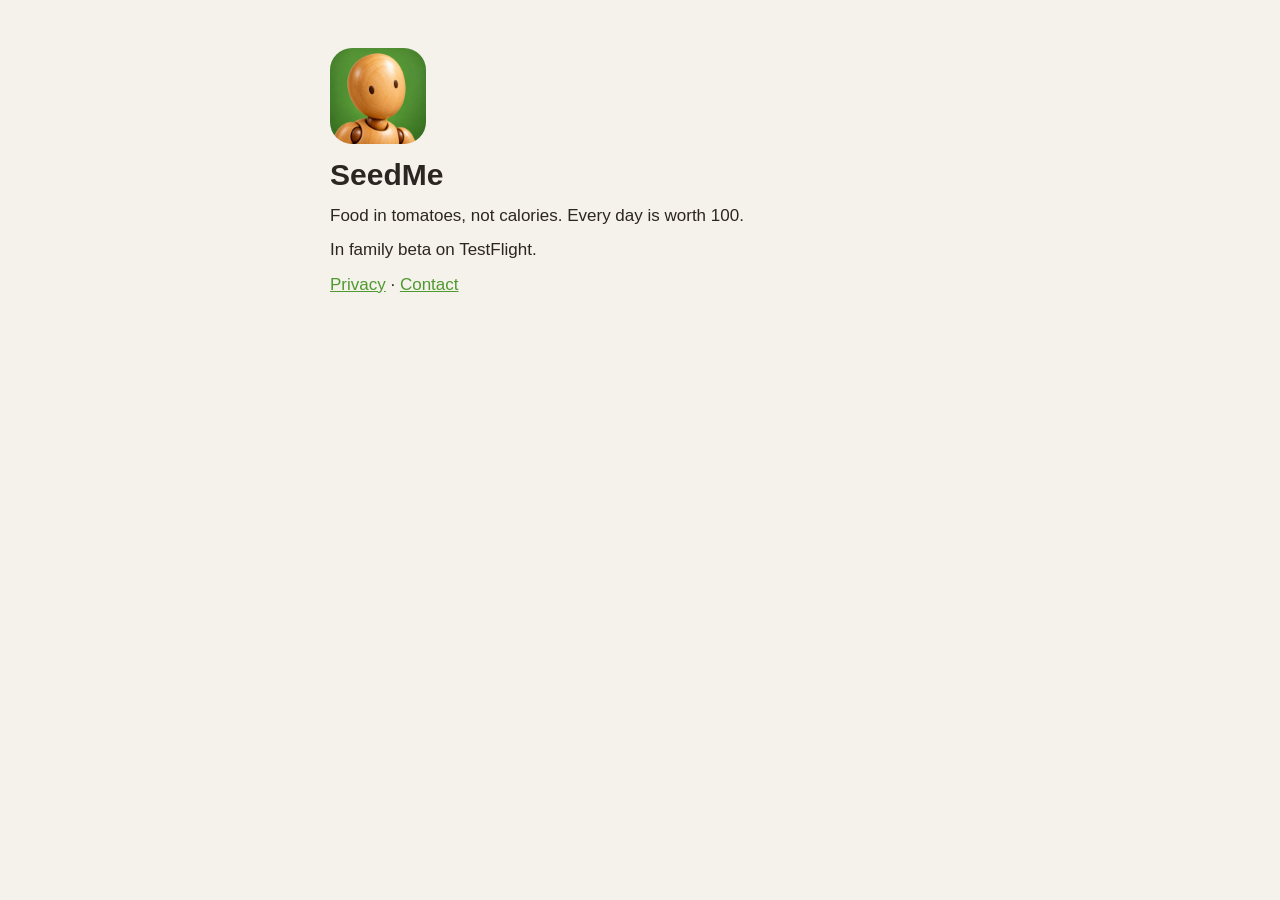
==== index.html @ 63d0760d "seedme.food: home + privacy Co-Authored-By: Claude Opus 5.5 <noreply@anthropic.com>" ====
<!doctype html><html lang="en"><head><meta charset="utf-8"><meta name="viewport" content="width=device-width,initial-scale=1">
<title>SeedMe</title><meta name="description" content="Food in tomatoes, not calories.">
<link rel="icon" href="/icon.png"><link rel="stylesheet" href="/style.css"></head><body><main>
<img src="/icon.png" alt="SeedMe icon">
<h1>SeedMe</h1>
<p>Food in tomatoes, not calories. Every day is worth 100.</p>
<p>In family beta on TestFlight.</p>
<p><a href="/privacy/">Privacy</a> · <a href="mailto:tamimat@gmail.com">Contact</a></p>
</main></body></html>
---- style.css ----
:root{--bg:#F5F1EB;--fg:#2b2622;--mute:#6f665e;--accent:#4f9a2f}
@media (prefers-color-scheme:dark){:root{--bg:#0e1117;--fg:#ece6de;--mute:#9a938b;--accent:#7cc35a}}
body{margin:0;background:var(--bg);color:var(--fg);font:17px/1.55 -apple-system,BlinkMacSystemFont,"Segoe UI",sans-serif}
main{max-width:620px;margin:0 auto;padding:48px 16px 64px}
h1{font-size:30px;margin:0 0 4px}h2{font-size:18px;margin:28px 0 6px}
p,li{margin:0 0 8px}ul{padding-left:20px}.mute{color:var(--mute);font-size:14px}
a{color:var(--accent)}img{width:96px;height:96px;border-radius:22px}
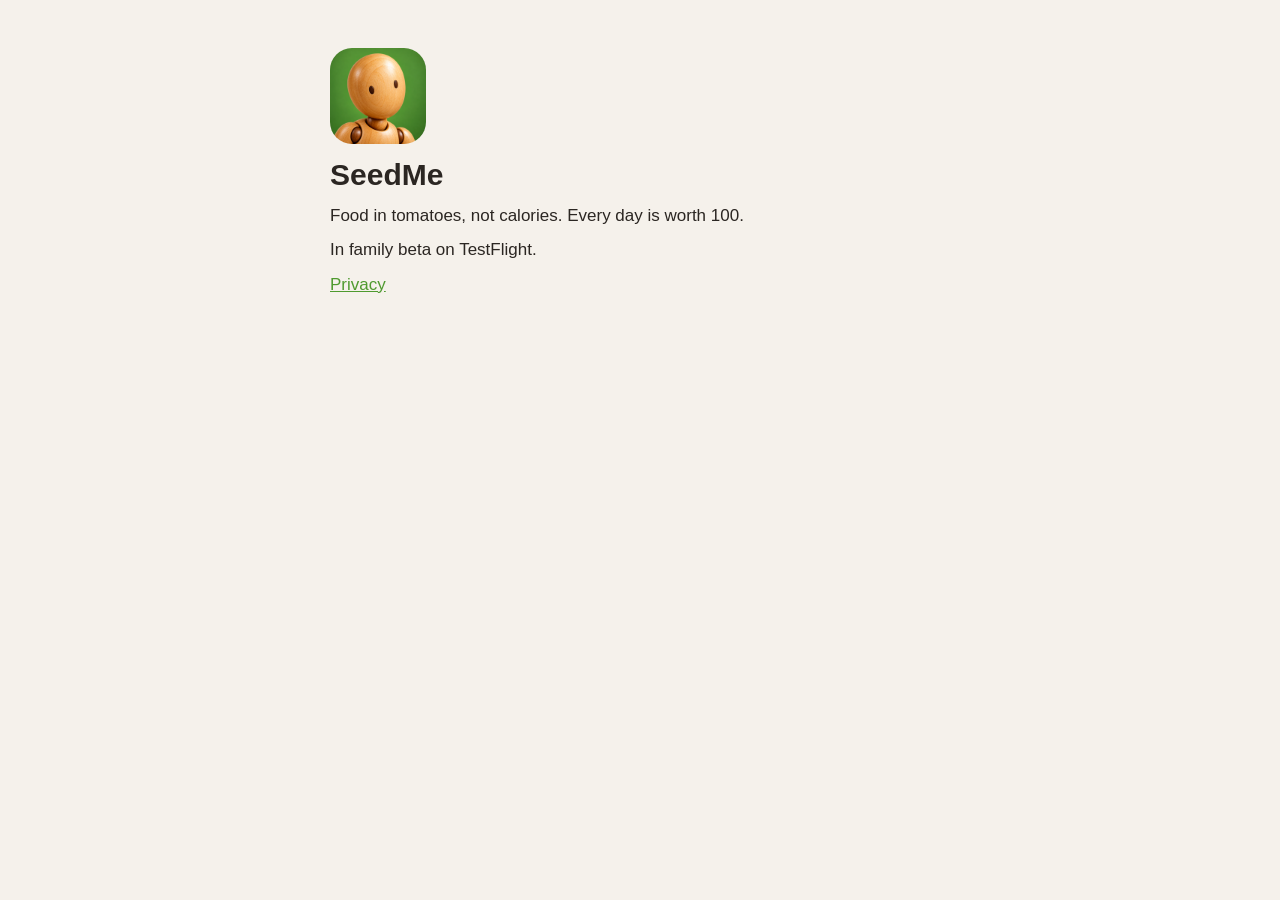
==== commit 766762ce: "Remove personal email from the site Co-Authored-By: Claude Opus 5.5 <noreply@anthropic.com>" ====
--- a/index.html
+++ b/index.html
@@ -5,5 +5,5 @@
 <h1>SeedMe</h1>
 <p>Food in tomatoes, not calories. Every day is worth 100.</p>
 <p>In family beta on TestFlight.</p>
-<p><a href="/privacy/">Privacy</a> · <a href="mailto:tamimat@gmail.com">Contact</a></p>
+<p><a href="/privacy/">Privacy</a></p>
 </main></body></html>
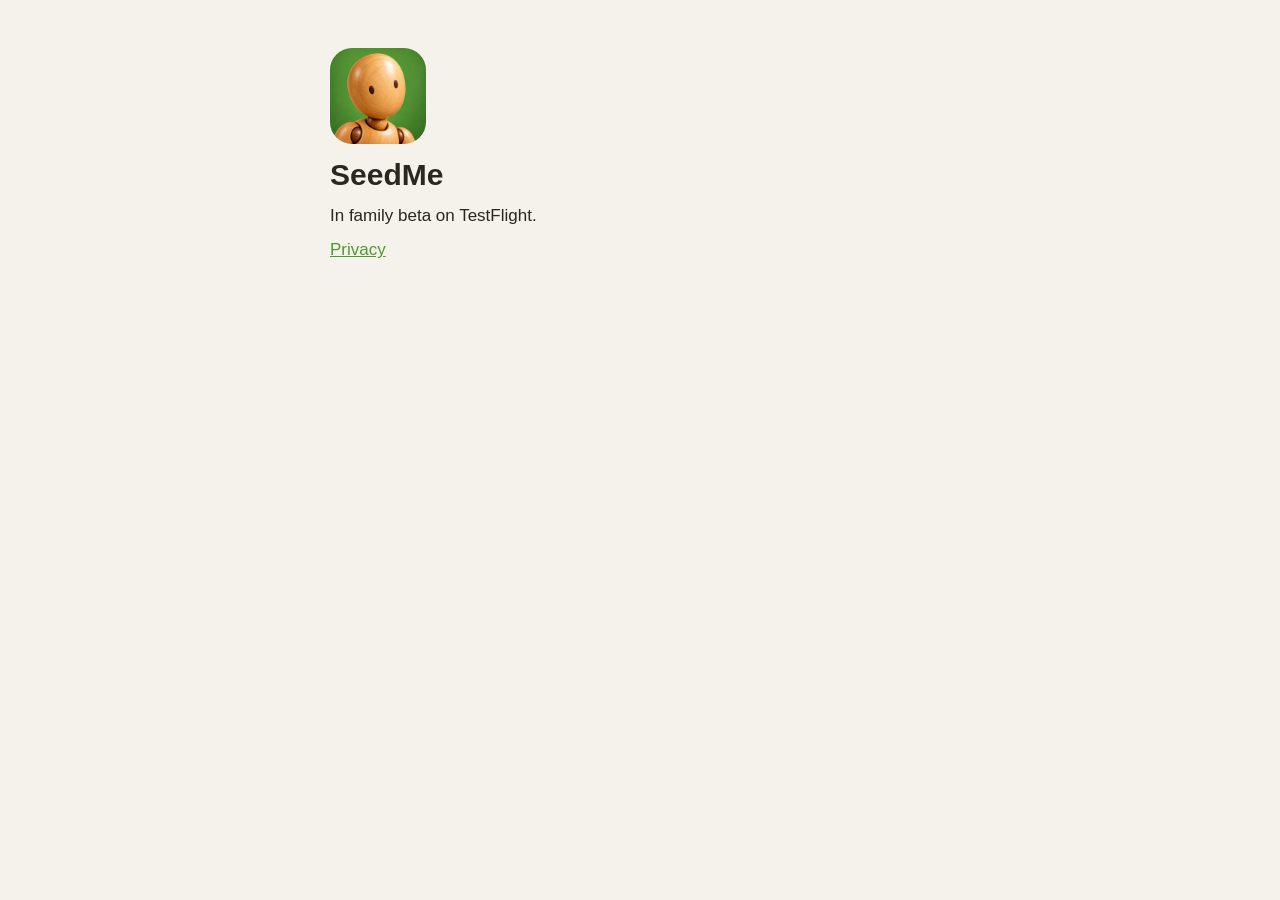
==== commit 180db4f7: "Home: drop the tagline Co-Authored-By: Claude Opus 5.5 <noreply@anthropic.com>" ====
--- a/index.html
+++ b/index.html
@@ -3,7 +3,6 @@
 <link rel="icon" href="/icon.png"><link rel="stylesheet" href="/style.css"></head><body><main>
 <img src="/icon.png" alt="SeedMe icon">
 <h1>SeedMe</h1>
-<p>Food in tomatoes, not calories. Every day is worth 100.</p>
 <p>In family beta on TestFlight.</p>
 <p><a href="/privacy/">Privacy</a></p>
 </main></body></html>
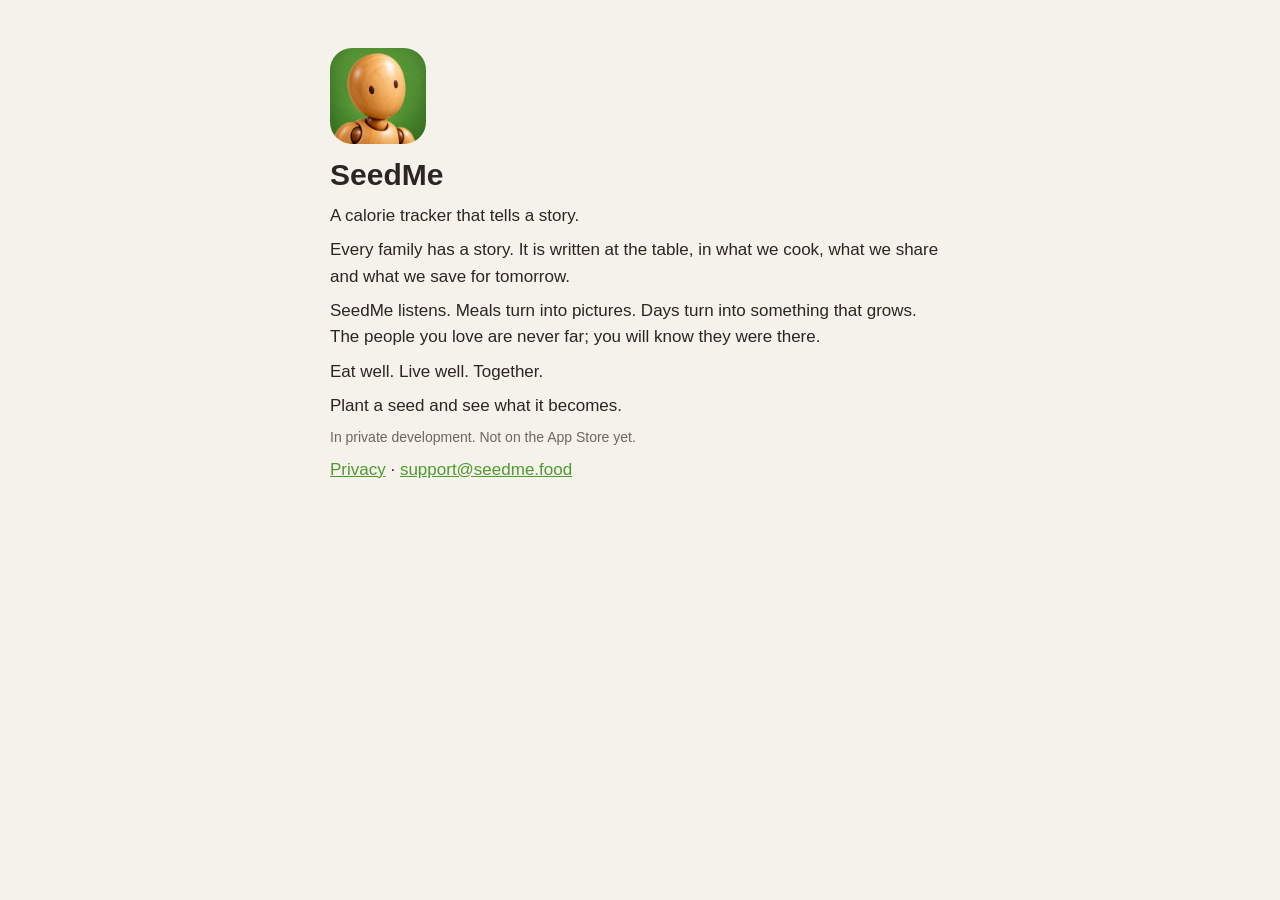
==== commit 62e3221a: "Homepage: calorie tracker that tells a story, in private development Co-Authored-By: Claude Opus 5.5" ====
--- a/index.html
+++ b/index.html
@@ -1,8 +1,13 @@
 <!doctype html><html lang="en"><head><meta charset="utf-8"><meta name="viewport" content="width=device-width,initial-scale=1">
-<title>SeedMe</title><meta name="description" content="Food in tomatoes, not calories.">
+<title>SeedMe – a calorie tracker that tells a story</title><meta name="description" content="SeedMe is a calorie tracker that tells a story: for families who want to eat well and live healthy together. In private development.">
 <link rel="icon" href="/icon.png"><link rel="stylesheet" href="/style.css"></head><body><main>
 <img src="/icon.png" alt="SeedMe icon">
 <h1>SeedMe</h1>
-<p>In family beta on TestFlight.</p>
-<p><a href="/privacy/">Privacy</a></p>
+<p>A calorie tracker that tells a story.</p>
+<p>Every family has a story. It is written at the table, in what we cook, what we share and what we save for tomorrow.</p>
+<p>SeedMe listens. Meals turn into pictures. Days turn into something that grows. The people you love are never far; you will know they were there.</p>
+<p>Eat well. Live well. Together.</p>
+<p>Plant a seed and see what it becomes.</p>
+<p class="mute">In private development. Not on the App Store yet.</p>
+<p><a href="/privacy/">Privacy</a> · <a href="mailto:support@seedme.food">support@seedme.food</a></p>
 </main></body></html>
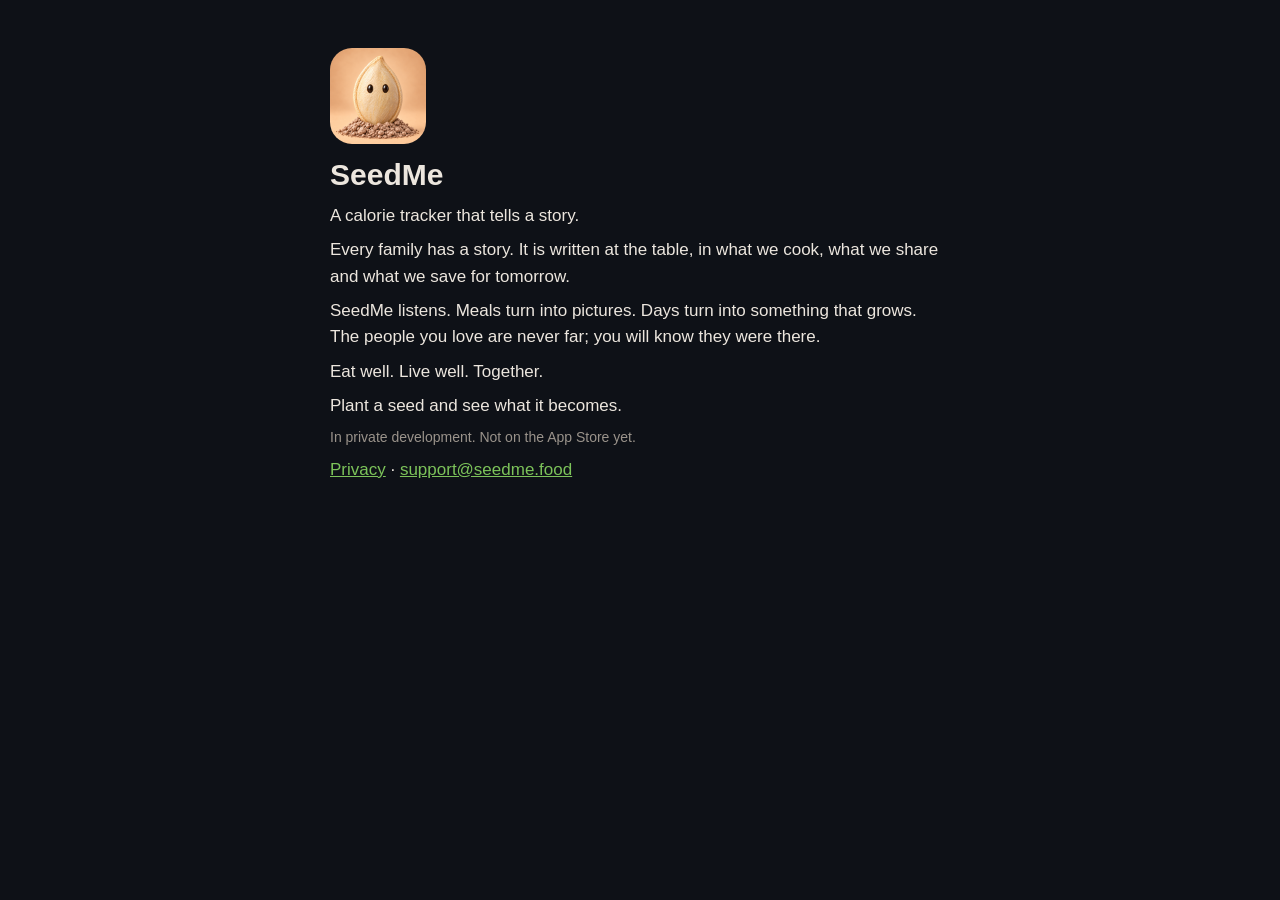
==== commit 2b296efc: "Site: dark theme, seed icon under a new name, shared links say what a friend wants to show Co-Author" ====
--- a/index.html
+++ b/index.html
@@ -1,7 +1,7 @@
 <!doctype html><html lang="en"><head><meta charset="utf-8"><meta name="viewport" content="width=device-width,initial-scale=1">
 <title>SeedMe – a calorie tracker that tells a story</title><meta name="description" content="SeedMe is a calorie tracker that tells a story: for families who want to eat well and live healthy together. In private development.">
-<link rel="icon" href="/icon.png"><link rel="stylesheet" href="/style.css"></head><body><main>
-<img src="/icon.png" alt="SeedMe icon">
+<link rel="icon" href="/seed-icon.png"><link rel="stylesheet" href="/style.css"></head><body><main>
+<img src="/seed-icon.png" alt="SeedMe icon">
 <h1>SeedMe</h1>
 <p>A calorie tracker that tells a story.</p>
 <p>Every family has a story. It is written at the table, in what we cook, what we share and what we save for tomorrow.</p>
--- a/style.css
+++ b/style.css
@@ -1,5 +1,4 @@
-:root{--bg:#F5F1EB;--fg:#2b2622;--mute:#6f665e;--accent:#4f9a2f}
-@media (prefers-color-scheme:dark){:root{--bg:#0e1117;--fg:#ece6de;--mute:#9a938b;--accent:#7cc35a}}
+:root{--bg:#0e1117;--fg:#ece6de;--mute:#9a938b;--accent:#7cc35a;color-scheme:dark}
 body{margin:0;background:var(--bg);color:var(--fg);font:17px/1.55 -apple-system,BlinkMacSystemFont,"Segoe UI",sans-serif}
 main{max-width:620px;margin:0 auto;padding:48px 16px 64px}
 h1{font-size:30px;margin:0 0 4px}h2{font-size:18px;margin:28px 0 6px}
